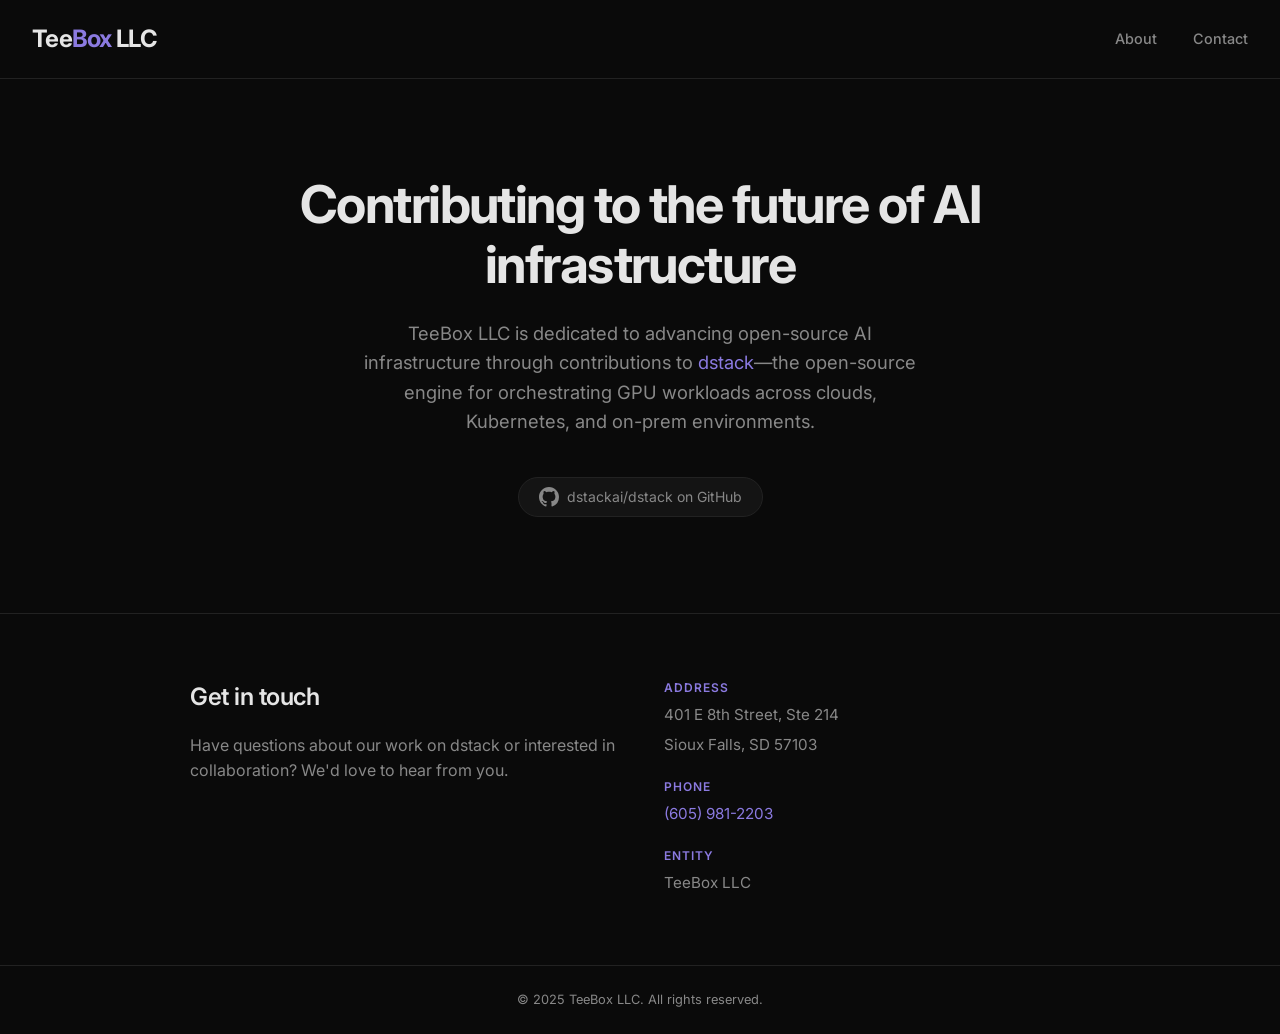
==== index.html @ 744d7c1f "Initial site for TeeBox LLC" ====
<!DOCTYPE html>
<html lang="en">
<head>
  <meta charset="UTF-8">
  <meta name="viewport" content="width=device-width, initial-scale=1.0">
  <title>TeeBox LLC</title>
  <link rel="preconnect" href="https://fonts.googleapis.com">
  <link rel="preconnect" href="https://fonts.gstatic.com" crossorigin>
  <link href="https://fonts.googleapis.com/css2?family=Inter:wght@400;500;600;700&display=swap" rel="stylesheet">
  <style>
    *, *::before, *::after { margin: 0; padding: 0; box-sizing: border-box; }

    :root {
      --bg: #0a0a0a;
      --surface: #141414;
      --border: #222;
      --text: #e5e5e5;
      --text-muted: #888;
      --accent: #6d5acd;
      --accent-light: #8b7ae0;
    }

    body {
      font-family: 'Inter', system-ui, -apple-system, sans-serif;
      background: var(--bg);
      color: var(--text);
      line-height: 1.6;
      min-height: 100vh;
      display: flex;
      flex-direction: column;
    }

    a { color: var(--accent-light); text-decoration: none; transition: color 0.2s; }
    a:hover { color: #a99af0; }

    /* Header */
    header {
      border-bottom: 1px solid var(--border);
      padding: 1.25rem 2rem;
      display: flex;
      align-items: center;
      justify-content: space-between;
    }

    .logo {
      font-size: 1.5rem;
      font-weight: 700;
      letter-spacing: -0.03em;
      color: var(--text);
    }

    .logo span { color: var(--accent-light); }

    nav a {
      margin-left: 2rem;
      color: var(--text-muted);
      font-size: 0.9rem;
      font-weight: 500;
    }
    nav a:hover { color: var(--text); }

    /* Hero */
    .hero {
      flex: 1;
      display: flex;
      align-items: center;
      justify-content: center;
      padding: 6rem 2rem;
      text-align: center;
    }

    .hero-inner { max-width: 700px; }

    .hero h1 {
      font-size: clamp(2rem, 5vw, 3.25rem);
      font-weight: 700;
      letter-spacing: -0.03em;
      line-height: 1.15;
      margin-bottom: 1.5rem;
    }

    .hero p {
      font-size: 1.15rem;
      color: var(--text-muted);
      max-width: 560px;
      margin: 0 auto 2.5rem;
    }

    .badge {
      display: inline-flex;
      align-items: center;
      gap: 0.5rem;
      background: var(--surface);
      border: 1px solid var(--border);
      border-radius: 9999px;
      padding: 0.5rem 1.25rem;
      font-size: 0.875rem;
      color: var(--text-muted);
    }

    .badge svg { flex-shrink: 0; }

    /* Contact section */
    .contact {
      border-top: 1px solid var(--border);
      padding: 4rem 2rem;
    }

    .contact-inner {
      max-width: 900px;
      margin: 0 auto;
      display: grid;
      grid-template-columns: 1fr 1fr;
      gap: 3rem;
    }

    @media (max-width: 640px) {
      .contact-inner { grid-template-columns: 1fr; gap: 2rem; }
    }

    .contact h2 {
      font-size: 1.5rem;
      font-weight: 600;
      margin-bottom: 1rem;
      letter-spacing: -0.02em;
    }

    .contact-details p {
      color: var(--text-muted);
      margin-bottom: 0.35rem;
      font-size: 0.95rem;
    }

    .contact-details .label {
      font-size: 0.75rem;
      font-weight: 600;
      text-transform: uppercase;
      letter-spacing: 0.08em;
      color: var(--accent-light);
      margin-top: 1.25rem;
      margin-bottom: 0.35rem;
    }

    .contact-details .label:first-child { margin-top: 0; }

    /* Footer */
    footer {
      border-top: 1px solid var(--border);
      padding: 1.5rem 2rem;
      text-align: center;
      font-size: 0.8rem;
      color: var(--text-muted);
    }
  </style>
</head>
<body>

  <header>
    <div class="logo">Tee<span>Box</span> LLC</div>
    <nav>
      <a href="#about">About</a>
      <a href="#contact">Contact</a>
    </nav>
  </header>

  <section class="hero" id="about">
    <div class="hero-inner">
      <h1>Contributing to the future of AI infrastructure</h1>
      <p>TeeBox LLC is dedicated to advancing open-source AI infrastructure through contributions to <a href="https://dstack.ai/" target="_blank" rel="noopener">dstack</a>&mdash;the open-source engine for orchestrating GPU workloads across clouds, Kubernetes, and on-prem environments.</p>
      <a class="badge" href="https://github.com/dstackai/dstack" target="_blank" rel="noopener">
        <svg width="20" height="20" viewBox="0 0 24 24" fill="currentColor"><path d="M12 0C5.37 0 0 5.37 0 12c0 5.31 3.435 9.795 8.205 11.385.6.105.825-.255.825-.57 0-.285-.015-1.23-.015-2.235-3.015.555-3.795-.735-4.035-1.41-.135-.345-.72-1.41-1.23-1.695-.42-.225-1.02-.78-.015-.795.945-.015 1.62.87 1.845 1.23 1.08 1.815 2.805 1.305 3.495.99.105-.78.42-1.305.765-1.605-2.67-.3-5.46-1.335-5.46-5.925 0-1.305.465-2.385 1.23-3.225-.12-.3-.54-1.53.12-3.18 0 0 1.005-.315 3.3 1.23.96-.27 1.98-.405 3-.405s2.04.135 3 .405c2.295-1.56 3.3-1.23 3.3-1.23.66 1.65.24 2.88.12 3.18.765.84 1.23 1.905 1.23 3.225 0 4.605-2.805 5.625-5.475 5.925.435.375.81 1.095.81 2.22 0 1.605-.015 2.895-.015 3.3 0 .315.225.69.825.57A12.02 12.02 0 0 0 24 12c0-6.63-5.37-12-12-12z"/></svg>
        dstackai/dstack on GitHub
      </a>
    </div>
  </section>

  <section class="contact" id="contact">
    <div class="contact-inner">
      <div>
        <h2>Get in touch</h2>
        <p style="color: var(--text-muted);">Have questions about our work on dstack or interested in collaboration? We'd love to hear from you.</p>
      </div>
      <div class="contact-details">
        <p class="label">Address</p>
        <p>401 E 8th Street, Ste 214</p>
        <p>Sioux Falls, SD 57103</p>

        <p class="label">Phone</p>
        <p><a href="tel:+16059812203">(605) 981-2203</a></p>

        <p class="label">Entity</p>
        <p>TeeBox LLC</p>
      </div>
    </div>
  </section>

  <footer>
    &copy; 2025 TeeBox LLC. All rights reserved.
  </footer>

</body>
</html>
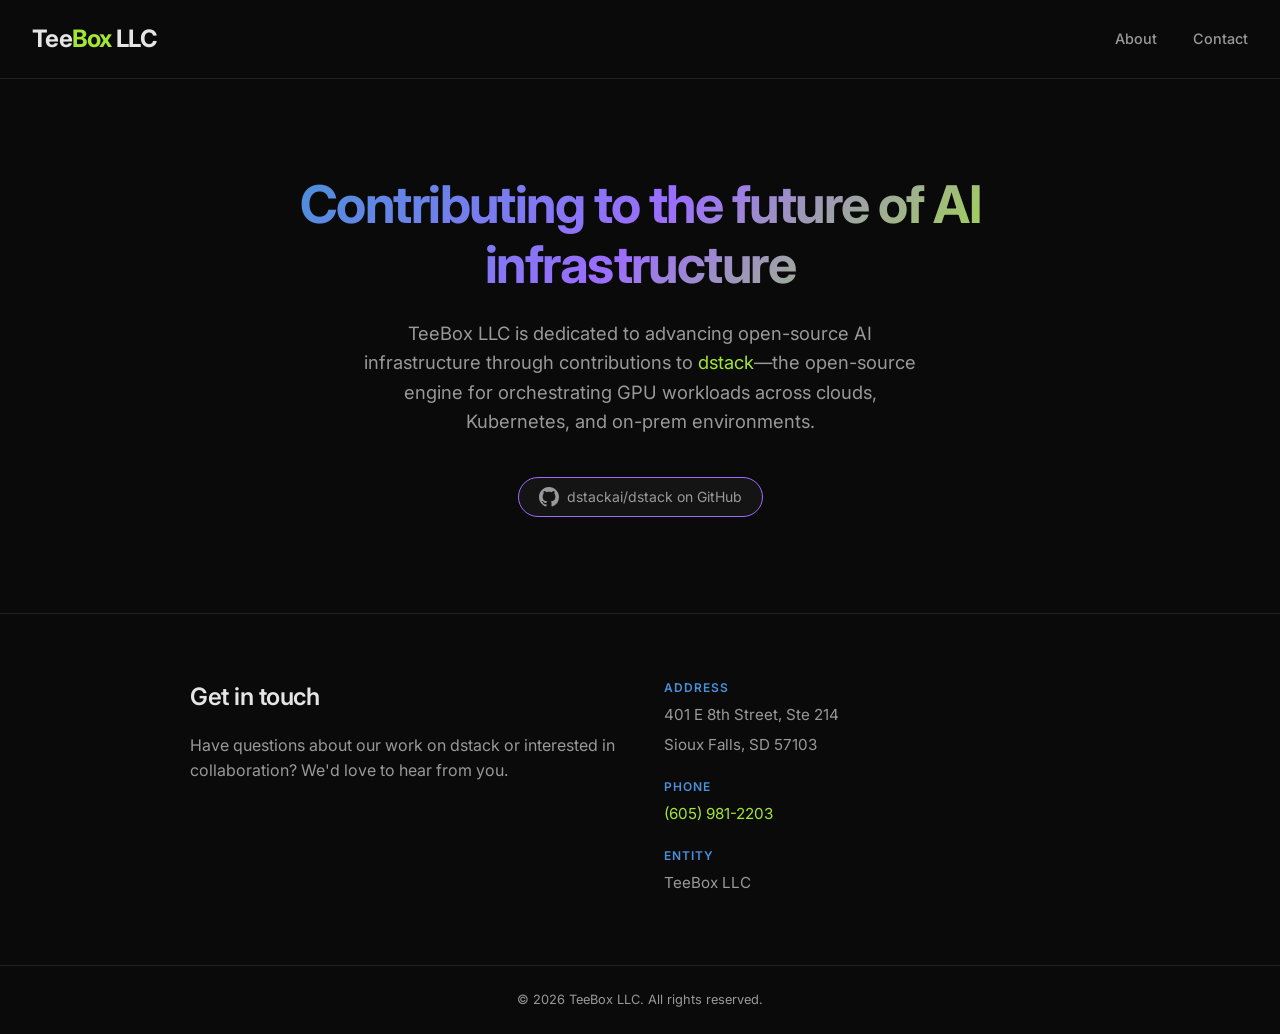
==== commit f1bcf622: "Update color scheme to blue, purple, and lime green" ====
--- a/index.html
+++ b/index.html
@@ -15,9 +15,12 @@
       --surface: #141414;
       --border: #222;
       --text: #e5e5e5;
-      --text-muted: #888;
-      --accent: #6d5acd;
-      --accent-light: #8b7ae0;
+      --text-muted: #999;
+      --blue: #4a90d9;
+      --purple: #9b6dff;
+      --lime: #a3e635;
+      --accent: var(--purple);
+      --accent-light: var(--lime);
     }
 
     body {
@@ -31,7 +34,7 @@
     }
 
     a { color: var(--accent-light); text-decoration: none; transition: color 0.2s; }
-    a:hover { color: #a99af0; }
+    a:hover { color: var(--blue); }
 
     /* Header */
     header {
@@ -49,7 +52,7 @@
       color: var(--text);
     }
 
-    .logo span { color: var(--accent-light); }
+    .logo span { color: var(--lime); }
 
     nav a {
       margin-left: 2rem;
@@ -77,6 +80,10 @@
       letter-spacing: -0.03em;
       line-height: 1.15;
       margin-bottom: 1.5rem;
+      background: linear-gradient(135deg, var(--blue), var(--purple), var(--lime));
+      -webkit-background-clip: text;
+      -webkit-text-fill-color: transparent;
+      background-clip: text;
     }
 
     .hero p {
@@ -91,12 +98,14 @@
       align-items: center;
       gap: 0.5rem;
       background: var(--surface);
-      border: 1px solid var(--border);
+      border: 1px solid var(--purple);
       border-radius: 9999px;
       padding: 0.5rem 1.25rem;
       font-size: 0.875rem;
       color: var(--text-muted);
-    }
+      transition: border-color 0.2s;
+    }
+    .badge:hover { border-color: var(--lime); color: var(--text); }
 
     .badge svg { flex-shrink: 0; }
 
@@ -136,7 +145,7 @@
       font-weight: 600;
       text-transform: uppercase;
       letter-spacing: 0.08em;
-      color: var(--accent-light);
+      color: var(--blue);
       margin-top: 1.25rem;
       margin-bottom: 0.35rem;
     }
@@ -195,7 +204,7 @@
   </section>
 
   <footer>
-    &copy; 2025 TeeBox LLC. All rights reserved.
+    &copy; 2026 TeeBox LLC. All rights reserved.
   </footer>
 
 </body>
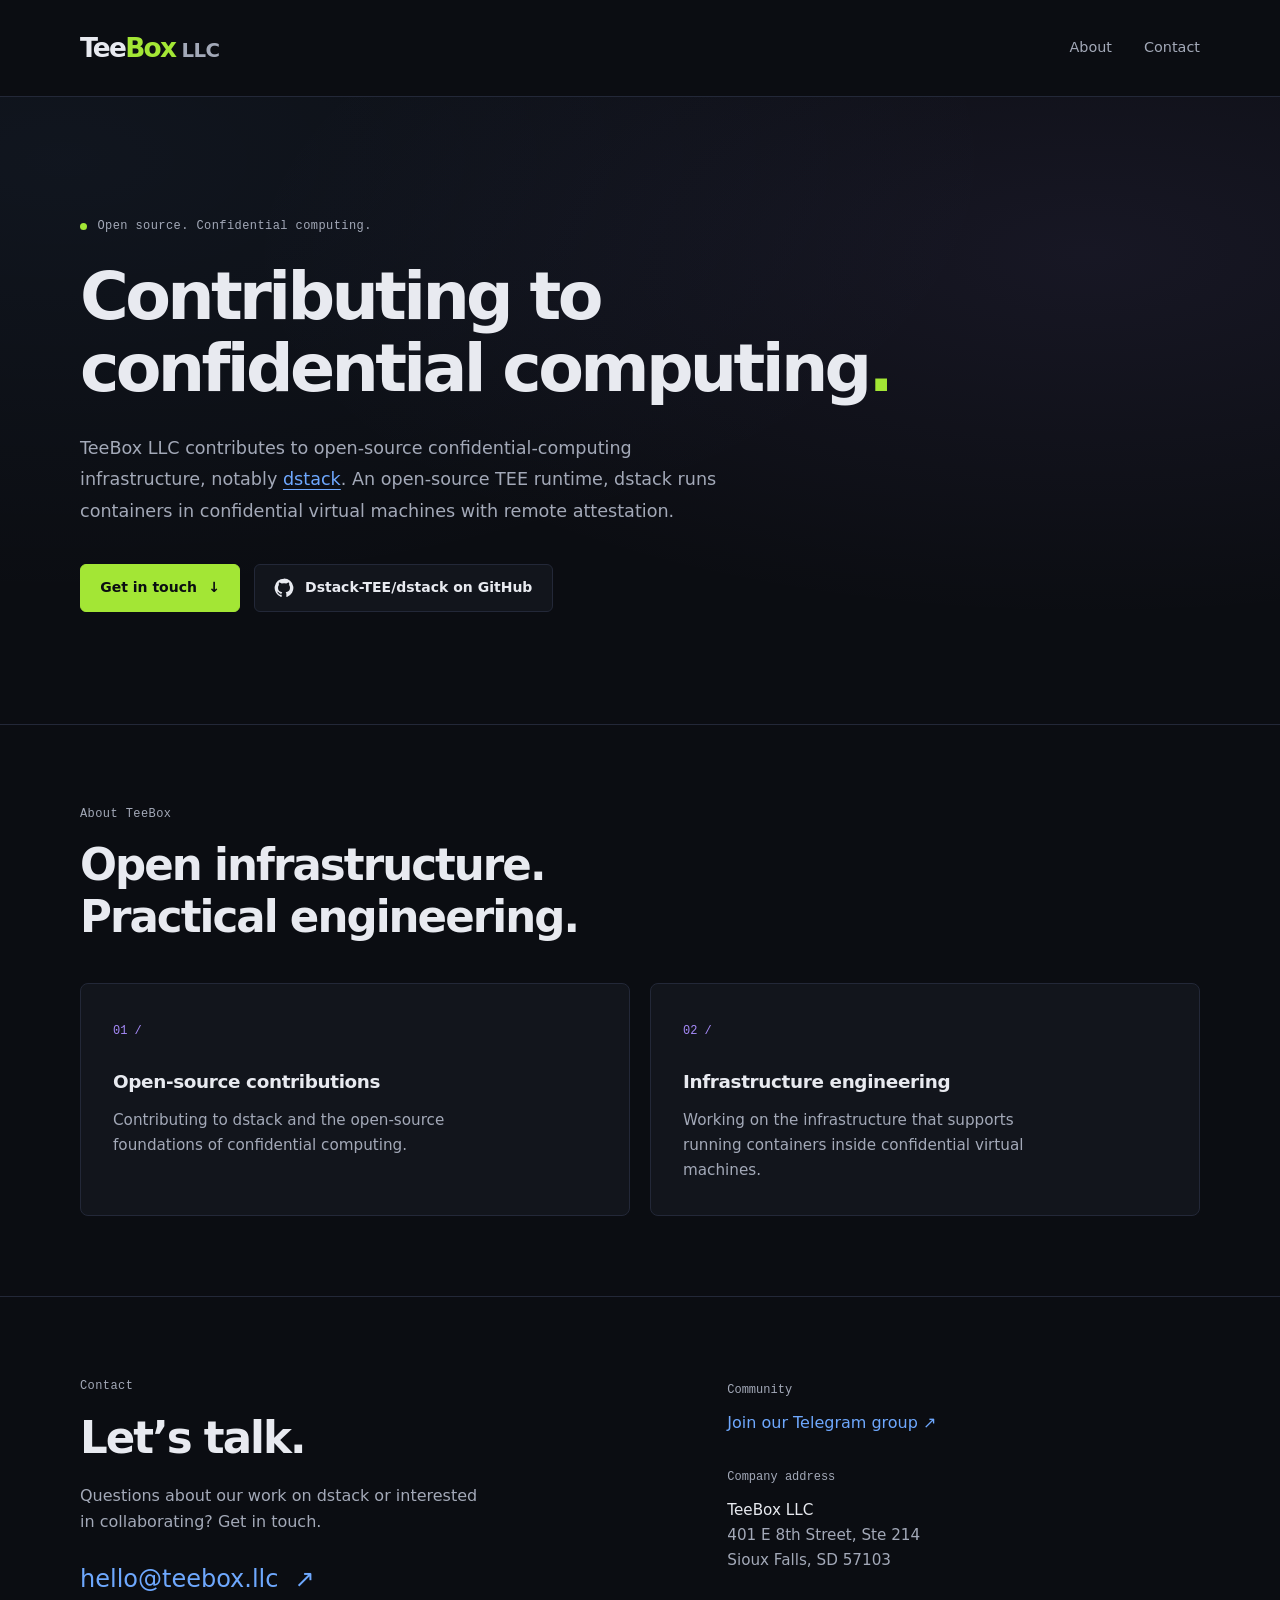
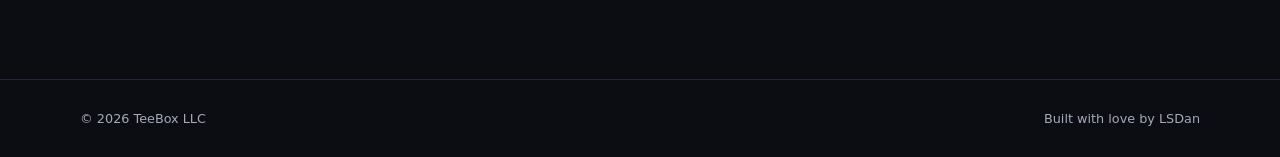
==== commit c6188761: "Redesign landing page: polished dark one-pager, accurate dstack copy, SEO/social meta, icons, 404, s" ====
--- a/index.html
+++ b/index.html
@@ -1,211 +1,110 @@
 <!DOCTYPE html>
 <html lang="en">
 <head>
-  <meta charset="UTF-8">
-  <meta name="viewport" content="width=device-width, initial-scale=1.0">
-  <title>TeeBox LLC</title>
-  <link rel="preconnect" href="https://fonts.googleapis.com">
-  <link rel="preconnect" href="https://fonts.gstatic.com" crossorigin>
-  <link href="https://fonts.googleapis.com/css2?family=Inter:wght@400;500;600;700&display=swap" rel="stylesheet">
-  <style>
-    *, *::before, *::after { margin: 0; padding: 0; box-sizing: border-box; }
-
-    :root {
-      --bg: #0a0a0a;
-      --surface: #141414;
-      --border: #222;
-      --text: #e5e5e5;
-      --text-muted: #999;
-      --blue: #4a90d9;
-      --purple: #9b6dff;
-      --lime: #a3e635;
-      --accent: var(--purple);
-      --accent-light: var(--lime);
-    }
-
-    body {
-      font-family: 'Inter', system-ui, -apple-system, sans-serif;
-      background: var(--bg);
-      color: var(--text);
-      line-height: 1.6;
-      min-height: 100vh;
-      display: flex;
-      flex-direction: column;
-    }
-
-    a { color: var(--accent-light); text-decoration: none; transition: color 0.2s; }
-    a:hover { color: var(--blue); }
-
-    /* Header */
-    header {
-      border-bottom: 1px solid var(--border);
-      padding: 1.25rem 2rem;
-      display: flex;
-      align-items: center;
-      justify-content: space-between;
-    }
-
-    .logo {
-      font-size: 1.5rem;
-      font-weight: 700;
-      letter-spacing: -0.03em;
-      color: var(--text);
-    }
-
-    .logo span { color: var(--lime); }
-
-    nav a {
-      margin-left: 2rem;
-      color: var(--text-muted);
-      font-size: 0.9rem;
-      font-weight: 500;
-    }
-    nav a:hover { color: var(--text); }
-
-    /* Hero */
-    .hero {
-      flex: 1;
-      display: flex;
-      align-items: center;
-      justify-content: center;
-      padding: 6rem 2rem;
-      text-align: center;
-    }
-
-    .hero-inner { max-width: 700px; }
-
-    .hero h1 {
-      font-size: clamp(2rem, 5vw, 3.25rem);
-      font-weight: 700;
-      letter-spacing: -0.03em;
-      line-height: 1.15;
-      margin-bottom: 1.5rem;
-      background: linear-gradient(135deg, var(--blue), var(--purple), var(--lime));
-      -webkit-background-clip: text;
-      -webkit-text-fill-color: transparent;
-      background-clip: text;
-    }
-
-    .hero p {
-      font-size: 1.15rem;
-      color: var(--text-muted);
-      max-width: 560px;
-      margin: 0 auto 2.5rem;
-    }
-
-    .badge {
-      display: inline-flex;
-      align-items: center;
-      gap: 0.5rem;
-      background: var(--surface);
-      border: 1px solid var(--purple);
-      border-radius: 9999px;
-      padding: 0.5rem 1.25rem;
-      font-size: 0.875rem;
-      color: var(--text-muted);
-      transition: border-color 0.2s;
-    }
-    .badge:hover { border-color: var(--lime); color: var(--text); }
-
-    .badge svg { flex-shrink: 0; }
-
-    /* Contact section */
-    .contact {
-      border-top: 1px solid var(--border);
-      padding: 4rem 2rem;
-    }
-
-    .contact-inner {
-      max-width: 900px;
-      margin: 0 auto;
-      display: grid;
-      grid-template-columns: 1fr 1fr;
-      gap: 3rem;
-    }
-
-    @media (max-width: 640px) {
-      .contact-inner { grid-template-columns: 1fr; gap: 2rem; }
-    }
-
-    .contact h2 {
-      font-size: 1.5rem;
-      font-weight: 600;
-      margin-bottom: 1rem;
-      letter-spacing: -0.02em;
-    }
-
-    .contact-details p {
-      color: var(--text-muted);
-      margin-bottom: 0.35rem;
-      font-size: 0.95rem;
-    }
-
-    .contact-details .label {
-      font-size: 0.75rem;
-      font-weight: 600;
-      text-transform: uppercase;
-      letter-spacing: 0.08em;
-      color: var(--blue);
-      margin-top: 1.25rem;
-      margin-bottom: 0.35rem;
-    }
-
-    .contact-details .label:first-child { margin-top: 0; }
-
-    /* Footer */
-    footer {
-      border-top: 1px solid var(--border);
-      padding: 1.5rem 2rem;
-      text-align: center;
-      font-size: 0.8rem;
-      color: var(--text-muted);
-    }
-  </style>
+  <meta charset="utf-8">
+  <meta name="viewport" content="width=device-width, initial-scale=1">
+  <title>TeeBox LLC — Confidential computing infrastructure</title>
+  <meta name="description" content="TeeBox LLC contributes to open-source confidential-computing infrastructure, including dstack, an open-source TEE runtime.">
+  <link rel="canonical" href="https://teebox.llc/">
+  <meta name="theme-color" content="#0b0d12">
+  <meta name="color-scheme" content="dark">
+  <meta property="og:type" content="website">
+  <meta property="og:site_name" content="TeeBox LLC">
+  <meta property="og:title" content="TeeBox LLC — Confidential computing infrastructure">
+  <meta property="og:description" content="Contributing to open-source confidential-computing infrastructure, including dstack, an open-source TEE runtime.">
+  <meta property="og:url" content="https://teebox.llc/">
+  <meta property="og:image" content="https://teebox.llc/og-image.png">
+  <meta property="og:image:width" content="1200">
+  <meta property="og:image:height" content="630">
+  <meta property="og:image:alt" content="TeeBox LLC — Open-source confidential computing infrastructure">
+  <meta name="twitter:card" content="summary_large_image">
+  <meta name="twitter:title" content="TeeBox LLC — Confidential computing infrastructure">
+  <meta name="twitter:description" content="Contributing to open-source confidential-computing infrastructure, including dstack, an open-source TEE runtime.">
+  <meta name="twitter:image" content="https://teebox.llc/og-image.png">
+  <meta name="twitter:image:alt" content="TeeBox LLC — Open-source confidential computing infrastructure">
+  <link rel="icon" href="/favicon.svg" type="image/svg+xml">
+  <link rel="icon" href="/favicon.ico" sizes="any">
+  <link rel="icon" type="image/png" sizes="32x32" href="/favicon-32x32.png">
+  <link rel="apple-touch-icon" href="/apple-touch-icon.png">
+  <link rel="manifest" href="/site.webmanifest">
+  <link rel="stylesheet" href="/styles.css">
 </head>
 <body>
-
-  <header>
-    <div class="logo">Tee<span>Box</span> LLC</div>
-    <nav>
-      <a href="#about">About</a>
-      <a href="#contact">Contact</a>
-    </nav>
+  <a class="skip-link" href="#main">Skip to content</a>
+  <header class="site-header">
+    <div class="container header-inner">
+      <a class="wordmark" href="/" aria-label="TeeBox LLC home">Tee<span class="wordmark-accent">Box</span><span class="wordmark-entity"> LLC</span></a>
+      <nav aria-label="Main navigation">
+        <a href="#about">About</a>
+        <a href="#contact">Contact</a>
+      </nav>
+    </div>
   </header>
 
-  <section class="hero" id="about">
-    <div class="hero-inner">
-      <h1>Contributing to the future of AI infrastructure</h1>
-      <p>TeeBox LLC is dedicated to advancing open-source AI infrastructure through contributions to <a href="https://dstack.ai/" target="_blank" rel="noopener">dstack</a>&mdash;the open-source engine for orchestrating GPU workloads across clouds, Kubernetes, and on-prem environments.</p>
-      <a class="badge" href="https://github.com/dstackai/dstack" target="_blank" rel="noopener">
-        <svg width="20" height="20" viewBox="0 0 24 24" fill="currentColor"><path d="M12 0C5.37 0 0 5.37 0 12c0 5.31 3.435 9.795 8.205 11.385.6.105.825-.255.825-.57 0-.285-.015-1.23-.015-2.235-3.015.555-3.795-.735-4.035-1.41-.135-.345-.72-1.41-1.23-1.695-.42-.225-1.02-.78-.015-.795.945-.015 1.62.87 1.845 1.23 1.08 1.815 2.805 1.305 3.495.99.105-.78.42-1.305.765-1.605-2.67-.3-5.46-1.335-5.46-5.925 0-1.305.465-2.385 1.23-3.225-.12-.3-.54-1.53.12-3.18 0 0 1.005-.315 3.3 1.23.96-.27 1.98-.405 3-.405s2.04.135 3 .405c2.295-1.56 3.3-1.23 3.3-1.23.66 1.65.24 2.88.12 3.18.765.84 1.23 1.905 1.23 3.225 0 4.605-2.805 5.625-5.475 5.925.435.375.81 1.095.81 2.22 0 1.605-.015 2.895-.015 3.3 0 .315.225.69.825.57A12.02 12.02 0 0 0 24 12c0-6.63-5.37-12-12-12z"/></svg>
-        dstackai/dstack on GitHub
-      </a>
+  <main id="main" tabindex="-1">
+    <section class="hero" aria-labelledby="hero-title">
+      <div class="container">
+        <p class="eyebrow"><span class="status-dot" aria-hidden="true"></span> Open source. Confidential computing.</p>
+        <h1 id="hero-title">Contributing to<br>confidential computing<span class="accent">.</span></h1>
+        <p class="hero-description">TeeBox LLC contributes to open-source confidential-computing infrastructure, notably <a href="https://dstack.org/">dstack</a>. An open-source TEE runtime, dstack runs containers in confidential virtual machines with remote attestation.</p>
+        <div class="hero-actions">
+          <a class="btn" href="#contact">Get in touch <span aria-hidden="true">↓</span></a>
+          <a class="btn btn-secondary" href="https://github.com/Dstack-TEE/dstack">
+            <svg aria-hidden="true" focusable="false" width="20" height="20" viewBox="0 0 24 24" fill="currentColor"><path d="M12 .75a11.25 11.25 0 0 0-3.56 21.92c.56.1.77-.24.77-.54v-2.1c-3.13.68-3.79-1.33-3.79-1.33-.51-1.3-1.25-1.65-1.25-1.65-1.02-.7.08-.68.08-.68 1.13.08 1.72 1.16 1.72 1.16 1 1.72 2.63 1.22 3.27.93.1-.73.39-1.22.71-1.5-2.5-.28-5.13-1.25-5.13-5.56 0-1.23.44-2.23 1.16-3.02-.12-.28-.5-1.43.11-2.98 0 0 .95-.3 3.1 1.15a10.8 10.8 0 0 1 5.63 0c2.15-1.45 3.1-1.15 3.1-1.15.61 1.55.23 2.7.11 2.98.72.79 1.16 1.79 1.16 3.02 0 4.32-2.64 5.28-5.15 5.55.4.35.76 1.03.76 2.08v3.1c0 .3.2.65.78.54A11.25 11.25 0 0 0 12 .75Z"/></svg>
+            Dstack-TEE/dstack on GitHub
+          </a>
+        </div>
+      </div>
+    </section>
+
+    <section class="about section" id="about" aria-labelledby="about-title">
+      <div class="container">
+        <div class="section-heading">
+          <p class="eyebrow">About TeeBox</p>
+          <h2 id="about-title">Open infrastructure.<br>Practical engineering.</h2>
+        </div>
+        <div class="work-grid">
+          <article class="work-card">
+            <span class="card-mark" aria-hidden="true">01 /</span>
+            <h3>Open-source contributions</h3>
+            <p>Contributing to dstack and the open-source foundations of confidential computing.</p>
+          </article>
+          <article class="work-card">
+            <span class="card-mark" aria-hidden="true">02 /</span>
+            <h3>Infrastructure engineering</h3>
+            <p>Working on the infrastructure that supports running containers inside confidential virtual machines.</p>
+          </article>
+        </div>
+      </div>
+    </section>
+
+    <section class="contact section" id="contact" aria-labelledby="contact-title">
+      <div class="container contact-grid">
+        <div class="contact-intro">
+          <p class="eyebrow">Contact</p>
+          <h2 id="contact-title">Let’s talk.</h2>
+          <p>Questions about our work on dstack or interested in collaborating? Get in touch.</p>
+          <a class="email-link" href="mailto:hello@teebox.llc">hello@teebox.llc <span aria-hidden="true">↗</span></a>
+        </div>
+        <div class="contact-details">
+          <div>
+            <h3>Community</h3>
+            <a href="https://t.me/+yV-i6w2_Lz40ZTUx" target="_blank" rel="noopener noreferrer">Join our Telegram group <span aria-hidden="true">↗</span></a>
+          </div>
+          <div>
+            <h3>Company address</h3>
+            <address><strong>TeeBox LLC</strong><br>401 E 8th Street, Ste 214<br>Sioux Falls, SD 57103</address>
+          </div>
+        </div>
+      </div>
+    </section>
+  </main>
+
+  <footer class="site-footer">
+    <div class="container footer-inner">
+      <p>© 2026 TeeBox LLC</p>
+      <p>Built with love by LSDan</p>
     </div>
-  </section>
-
-  <section class="contact" id="contact">
-    <div class="contact-inner">
-      <div>
-        <h2>Get in touch</h2>
-        <p style="color: var(--text-muted);">Have questions about our work on dstack or interested in collaboration? We'd love to hear from you.</p>
-      </div>
-      <div class="contact-details">
-        <p class="label">Address</p>
-        <p>401 E 8th Street, Ste 214</p>
-        <p>Sioux Falls, SD 57103</p>
-
-        <p class="label">Phone</p>
-        <p><a href="tel:+16059812203">(605) 981-2203</a></p>
-
-        <p class="label">Entity</p>
-        <p>TeeBox LLC</p>
-      </div>
-    </div>
-  </section>
-
-  <footer>
-    &copy; 2026 TeeBox LLC. All rights reserved.
   </footer>
-
 </body>
 </html>
--- a/styles.css
+++ b/styles.css
@@ -0,0 +1,112 @@
+:root {
+  color-scheme: dark;
+  --bg: #0b0d12;
+  --surface: #12151c;
+  --border: #232838;
+  --text: #e8eaf0;
+  --muted: #a3a9b8;
+  --blue: #6ea8fe;
+  --purple: #a78bfa;
+  --lime: #a3e635;
+  --font-sans: ui-sans-serif, system-ui, -apple-system, "Segoe UI", Roboto, "Helvetica Neue", Arial, sans-serif;
+  --font-mono: ui-monospace, SFMono-Regular, Menlo, Consolas, monospace;
+}
+
+*, *::before, *::after { box-sizing: border-box; }
+html { scroll-padding-top: 2rem; }
+body {
+  margin: 0;
+  min-height: 100vh;
+  display: flex;
+  flex-direction: column;
+  background: var(--bg);
+  color: var(--text);
+  font-family: var(--font-sans);
+  line-height: 1.65;
+  -webkit-font-smoothing: antialiased;
+}
+main { flex: 1; }
+h1, h2, h3, p { margin: 0; }
+a { color: var(--blue); text-underline-offset: .22em; }
+a:hover { color: var(--lime); }
+a, .btn { transition: color 160ms ease, background-color 160ms ease, border-color 160ms ease; }
+:focus-visible { outline: 3px solid var(--blue); outline-offset: 5px; }
+::selection { background: var(--lime); color: var(--bg); }
+.container { width: min(1120px, calc(100% - 4rem)); margin-inline: auto; }
+.skip-link {
+  position: absolute;
+  top: 1rem;
+  left: 1rem;
+  z-index: 10;
+  padding: .7rem 1rem;
+  background: var(--lime);
+  color: var(--bg);
+  font-weight: 700;
+  transform: translateY(-180%);
+}
+.skip-link:focus { transform: translateY(0); color: var(--bg); }
+.site-header { border-bottom: 1px solid var(--border); }
+.header-inner { display: flex; align-items: center; justify-content: space-between; min-height: 96px; gap: 1.5rem; }
+.wordmark { color: var(--text); font-size: 1.65rem; font-weight: 800; letter-spacing: -.065em; text-decoration: none; white-space: nowrap; }
+.wordmark:hover { color: var(--text); }
+.wordmark-accent { color: var(--lime); }
+.wordmark-entity { color: var(--muted); font-size: .75em; letter-spacing: -.03em; }
+nav { display: flex; gap: 2rem; }
+nav a { padding-block: .7rem; color: var(--muted); font-size: .9rem; text-decoration: none; }
+nav a:hover { color: var(--text); }
+.hero {
+  position: relative;
+  padding-block: 7.5rem 7rem;
+  background: radial-gradient(ellipse at 85% 25%, rgba(167, 139, 250, .08), transparent 55%), radial-gradient(ellipse at 5% 10%, rgba(110, 168, 254, .055), transparent 55%);
+}
+.eyebrow { display: flex; align-items: center; gap: .65rem; color: var(--muted); font-family: var(--font-mono); font-size: .75rem; letter-spacing: .035em; }
+.status-dot { width: 7px; height: 7px; flex-shrink: 0; border-radius: 50%; background: var(--lime); }
+h1 { margin-top: 1.5rem; max-width: 1000px; font-size: clamp(2.6rem, 5.2vw, 4.7rem); line-height: 1.08; font-weight: 650; letter-spacing: -.055em; }
+.accent { color: var(--lime); }
+.hero-description { max-width: 650px; margin-top: 1.75rem; color: var(--muted); font-size: 1.1rem; line-height: 1.8; }
+.hero-actions { display: flex; flex-wrap: wrap; gap: .85rem; margin-top: 2.25rem; }
+.btn { display: inline-flex; align-items: center; justify-content: center; gap: .7rem; min-height: 48px; padding: .75rem 1.2rem; border: 1px solid var(--lime); border-radius: 6px; background: var(--lime); color: var(--bg); font-size: .875rem; font-weight: 650; line-height: 1.5; text-decoration: none; }
+.btn:hover { background: #b6ee60; border-color: #b6ee60; color: var(--bg); }
+.btn svg { flex-shrink: 0; }
+.btn-secondary { background: var(--surface); border-color: var(--border); color: var(--text); }
+.btn-secondary:hover { background: var(--surface); border-color: var(--muted); color: var(--text); }
+.section { padding-block: 5rem; border-top: 1px solid var(--border); }
+h2 { margin-top: .9rem; font-size: clamp(2rem, 3.4vw, 2.8rem); line-height: 1.2; font-weight: 600; letter-spacing: -.045em; }
+.work-grid { display: grid; grid-template-columns: repeat(2, minmax(0, 1fr)); gap: 1.25rem; margin-top: 2.5rem; }
+.work-card { padding: 2rem; border: 1px solid var(--border); border-radius: 8px; background: var(--surface); }
+.card-mark { color: var(--purple); font-family: var(--font-mono); font-size: .75rem; }
+.work-card h3 { margin-top: 1.5rem; font-size: 1.15rem; font-weight: 600; letter-spacing: -.02em; }
+.work-card p { margin-top: .7rem; max-width: 390px; color: var(--muted); font-size: .95rem; }
+.contact-grid { display: grid; grid-template-columns: 1.2fr 1fr; gap: 5rem; }
+.contact-intro > p:not(.eyebrow) { margin-top: 1.2rem; max-width: 400px; color: var(--muted); }
+.email-link { display: inline-flex; gap: 1rem; align-items: center; margin-top: 1.5rem; font-size: clamp(1.1rem, 2.3vw, 1.5rem); text-decoration: none; }
+.contact-details { display: grid; gap: 2rem; align-content: start; padding-top: .2rem; }
+.contact-details h3 { margin-bottom: .6rem; color: var(--muted); font-family: var(--font-mono); font-size: .75rem; font-weight: 400; }
+.contact-details a { text-decoration: none; }
+address { color: var(--muted); font-size: .95rem; font-style: normal; }
+address strong { color: var(--text); font-weight: 500; }
+.site-footer { margin-top: auto; border-top: 1px solid var(--border); padding-block: 1.75rem; color: var(--muted); font-size: .8rem; }
+.footer-inner { display: flex; justify-content: space-between; gap: 1rem; }
+
+@media (max-width: 640px) {
+  .container { width: calc(100% - 2.5rem); }
+  .header-inner { min-height: 80px; gap: 1rem; }
+  .wordmark { font-size: 1.45rem; }
+  nav { gap: 1.25rem; }
+  .hero { padding-block: 4.5rem; }
+  .eyebrow { font-size: .65rem; }
+  h1 { font-size: clamp(2.25rem, 8.9vw, 3.4rem); }
+  .hero-description { font-size: 1rem; }
+  .hero-actions { align-items: stretch; flex-direction: column; }
+  .btn { padding-inline: .8rem; font-size: .8rem; }
+  .section { padding-block: 3.5rem; }
+  .work-grid, .contact-grid { grid-template-columns: 1fr; }
+  .work-grid { gap: 1rem; margin-top: 2rem; }
+  .work-card { padding: 1.5rem; }
+  .contact-grid { gap: 2.5rem; }
+  .footer-inner { flex-direction: column; gap: .35rem; }
+}
+
+@media (prefers-reduced-motion: reduce) {
+  *, *::before, *::after { animation: none !important; transition: none !important; scroll-behavior: auto !important; }
+}
